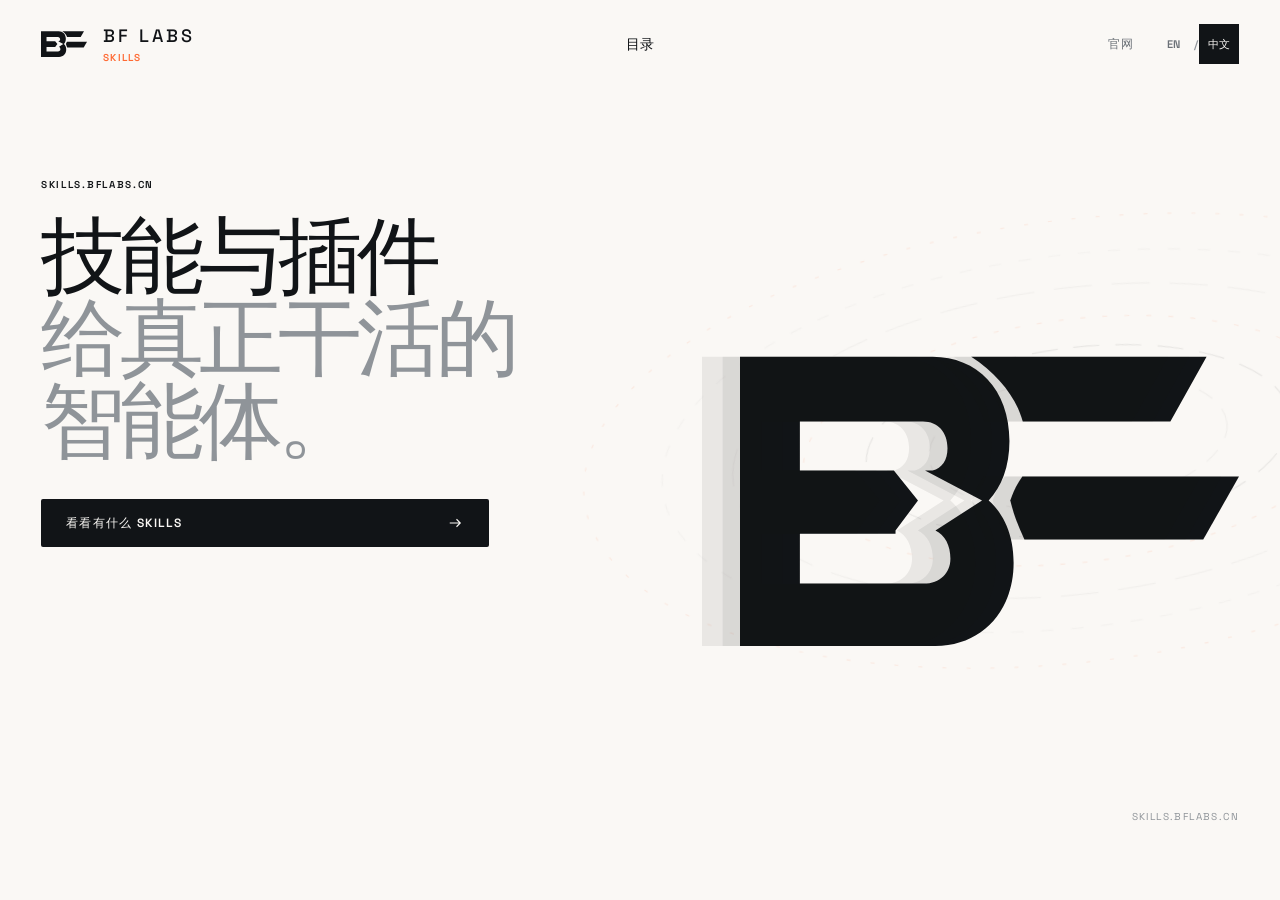
==== index.html @ c2459fbf "Initial BF Labs Skills catalog site. Home and catalog only. Brand system copied from bflabs-ui." ====
<!DOCTYPE html>
<html lang="zh-CN">
<head>
  <meta charset="UTF-8" />
  <meta name="viewport" content="width=device-width, initial-scale=1.0" />
  <title>BF Labs Skills</title>
  <link rel="stylesheet" href="assets/bflabs-ui/tokens.css" />
  <link rel="stylesheet" href="assets/bflabs-ui/base.css" />
  <link rel="stylesheet" href="assets/bflabs-ui/components.css" />
  <link rel="stylesheet" href="assets/skills-kit.css" />
  <link rel="stylesheet" href="assets/skills-site.css" />
</head>
<body class="bf-theme" data-tone="light">
  <div class="sk-orbit" aria-hidden="true">
    <svg viewBox="0 0 1200 900">
      <g class="sk-orbit__shell">
        <ellipse class="sk-orbit__ring" cx="640" cy="420" rx="190" ry="84" style="--ring-duration:32s;--ring-opacity:.3" stroke-dasharray="16 14"/>
        <ellipse class="sk-orbit__ring" cx="640" cy="420" rx="270" ry="118" style="--ring-duration:27s" stroke-dasharray="26 16"/>
        <ellipse class="sk-orbit__ring is-accent" cx="640" cy="420" rx="350" ry="154" style="--ring-duration:23s" stroke-dasharray="5 17"/>
        <ellipse class="sk-orbit__ring" cx="640" cy="420" rx="440" ry="194" style="--ring-duration:36s;--ring-opacity:.26" stroke-dasharray="38 20"/>
        <ellipse class="sk-orbit__ring" cx="640" cy="420" rx="530" ry="236" style="--ring-duration:41s;--ring-opacity:.2" stroke-dasharray="12 18"/>
        <ellipse class="sk-orbit__ring is-accent" cx="640" cy="420" rx="630" ry="280" style="--ring-duration:29s;--ring-delay:-6s" stroke-dasharray="4 20"/>
      </g>
    </svg>
  </div>

  <header class="sk-header" id="site-header"></header>

  <main class="sk-page">
    <section class="hero">
      <div>
        <span class="bf-section-heading__eyebrow" data-i18n="heroEyebrow"></span>
        <h1 class="bf-kinetic-heading hero__title" data-kinetic id="hero-title"></h1>
        <div class="hero__actions">
          <a class="bf-button bf-button--primary" href="catalog.html">
            <span data-i18n="ctaPrism"></span>
            <svg class="bf-button__icon bf-button__icon--end" viewBox="0 0 24 24"><path d="M5 12h13M14 7l5 5-5 5" stroke="currentColor" stroke-width="1.5" fill="none"/></svg>
          </a>
        </div>
      </div>
      <div class="hero__visual">
        <img class="hero-mark-echo hero-mark-echo--far" src="assets/bflabs-ui/bf-mark.svg" alt="" />
        <img class="hero-mark-echo hero-mark-echo--near" src="assets/bflabs-ui/bf-mark.svg" alt="" />
        <img class="bf-brand-mark" src="assets/bflabs-ui/bf-mark.svg" alt="" style="width:min(100%,34rem)" />
        <span class="hero__version">skills.bflabs.cn</span>
      </div>
    </section>
  </main>

  <script src="assets/skills-kit.js"></script>
  <script>
    const { t, kineticLines, boot } = window.BFSkillsUI;
    function paint() {
      const muted = window.BFSkills.lang === "zh"
        ? [{ text: "给真正干活的", tone: "muted" }, { text: "智能体。", tone: "muted" }]
        : [{ text: t("heroLine2"), tone: "muted" }];
      document.getElementById("hero-title").innerHTML = kineticLines([
        { text: t("heroLine1") },
        ...muted,
      ]);
    }
    window.addEventListener("bf-lang", paint);
    boot({ page: "home", assetRoot: "assets" });
    paint();
  </script>
</body>
</html>
---- assets/bflabs-ui/tokens.css ----
:root,
.bf-theme {
  --bf-color-charcoal: #111417;
  --bf-color-ink: #1e2226;
  --bf-color-graphite: #2f3338;
  --bf-color-warm-white: #faf8f5;
  --bf-color-orange: #ff6a33;
  --bf-color-steel: #6b7177;
  --bf-color-silver: #8f9499;
  --bf-color-light-gray: #d9dce0;
  --bf-color-soft-tone: #e7e2d7;
  --bf-color-sand: #f1ece3;
  --bf-color-pale-blue: #e8f1f7;
  --bf-color-signal-blue: #4c7faf;

  --bf-background: var(--bf-color-warm-white);
  --bf-surface: color-mix(in srgb, var(--bf-color-charcoal) 3%, transparent);
  --bf-surface-strong: var(--bf-color-charcoal);
  --bf-foreground: var(--bf-color-charcoal);
  --bf-foreground-muted: var(--bf-color-steel);
  --bf-foreground-subtle: var(--bf-color-silver);
  --bf-on-strong: var(--bf-color-warm-white);
  --bf-accent: var(--bf-color-orange);
  --bf-focus: var(--bf-color-orange);
  --bf-divider: color-mix(in srgb, var(--bf-color-charcoal) 14%, transparent);

  --bf-font-display: 'Space Grotesk', 'Avenir Next', 'Helvetica Neue', sans-serif;
  --bf-font-body: Inter, 'Helvetica Neue', Arial, sans-serif;
  --bf-font-cjk: 'Noto Sans SC', 'Source Han Sans CN', 'PingFang SC', sans-serif;

  --bf-text-2xs: 0.625rem;
  --bf-text-xs: 0.75rem;
  --bf-text-sm: 0.875rem;
  --bf-text-md: 1rem;
  --bf-text-lg: 1.25rem;
  --bf-text-xl: 1.75rem;
  --bf-text-2xl: clamp(2.5rem, 5vw, 5.5rem);
  --bf-text-display: clamp(4rem, 7vw, 8.25rem);

  --bf-space-1: 0.25rem;
  --bf-space-2: 0.5rem;
  --bf-space-3: 0.75rem;
  --bf-space-4: 1rem;
  --bf-space-5: 1.5rem;
  --bf-space-6: 2rem;
  --bf-space-7: 3rem;
  --bf-space-8: 4rem;
  --bf-space-9: 6rem;
  --bf-space-10: 9rem;

  --bf-radius-control: 2px;
  --bf-radius-surface: 4px;
  --bf-radius-round: 999px;
  --bf-control-sm: 2.25rem;
  --bf-control-md: 3rem;
  --bf-control-lg: 3.5rem;
  --bf-content-max: 105rem;

  --bf-duration-instant: 100ms;
  --bf-duration-fast: 220ms;
  --bf-duration-base: 360ms;
  --bf-duration-slow: 700ms;
  --bf-ease-standard: ease;
  --bf-ease-forward: cubic-bezier(0.22, 1, 0.36, 1);
  --bf-shadow-float: 0 24px 70px rgba(17, 20, 23, 0.12);
}

.bf-theme[data-tone='dark'] {
  --bf-background: var(--bf-color-charcoal);
  --bf-surface: color-mix(in srgb, var(--bf-color-warm-white) 5%, transparent);
  --bf-surface-strong: var(--bf-color-warm-white);
  --bf-foreground: var(--bf-color-warm-white);
  --bf-foreground-muted: var(--bf-color-light-gray);
  --bf-foreground-subtle: var(--bf-color-silver);
  --bf-on-strong: var(--bf-color-charcoal);
  --bf-divider: color-mix(in srgb, var(--bf-color-warm-white) 17%, transparent);
}

.bf-theme[data-tone='orange'] {
  --bf-background: var(--bf-color-orange);
  --bf-surface: color-mix(in srgb, var(--bf-color-warm-white) 15%, transparent);
  --bf-surface-strong: var(--bf-color-charcoal);
  --bf-foreground: var(--bf-color-charcoal);
  --bf-foreground-muted: color-mix(in srgb, var(--bf-color-charcoal) 68%, transparent);
  --bf-foreground-subtle: color-mix(in srgb, var(--bf-color-charcoal) 48%, transparent);
  --bf-on-strong: var(--bf-color-warm-white);
  --bf-accent: var(--bf-color-warm-white);
  --bf-focus: var(--bf-color-charcoal);
  --bf-divider: color-mix(in srgb, var(--bf-color-charcoal) 18%, transparent);
}
---- assets/bflabs-ui/base.css ----
.bf-theme,
.bf-theme *,
.bf-theme *::before,
.bf-theme *::after {
  box-sizing: border-box;
}

.bf-theme {
  min-width: 0;
  background: var(--bf-background);
  color: var(--bf-foreground);
  font-family: var(--bf-font-body);
  font-synthesis: none;
  text-rendering: optimizeLegibility;
  -webkit-font-smoothing: antialiased;
}

.bf-theme :where(button, input, textarea, select) {
  font: inherit;
}

.bf-theme :where(button, a) {
  color: inherit;
}

.bf-theme :where(a) {
  text-decoration: none;
}

.bf-theme :where(img, svg) {
  display: block;
}

.bf-theme ::selection {
  background: var(--bf-color-orange);
  color: var(--bf-color-charcoal);
}

.bf-theme :focus-visible {
  outline: 2px solid var(--bf-focus);
  outline-offset: 3px;
}

.bf-cjk {
  font-family: var(--bf-font-cjk);
}
---- assets/bflabs-ui/components.css ----
.bf-button {
  appearance: none;
  min-height: var(--bf-control-md);
  display: inline-flex;
  align-items: center;
  justify-content: center;
  gap: var(--bf-space-5);
  padding: 0 var(--bf-space-5);
  border: 1px solid transparent;
  border-radius: var(--bf-radius-control);
  font-family: var(--bf-font-display);
  font-size: var(--bf-text-xs);
  font-weight: 600;
  letter-spacing: 0.11em;
  line-height: 1;
  text-transform: uppercase;
  cursor: pointer;
  transition:
    transform var(--bf-duration-fast) var(--bf-ease-forward),
    background-color var(--bf-duration-fast) var(--bf-ease-standard),
    border-color var(--bf-duration-fast) var(--bf-ease-standard),
    color var(--bf-duration-fast) var(--bf-ease-standard),
    opacity var(--bf-duration-fast) var(--bf-ease-standard);
}

.bf-button:hover:not(:disabled) {
  transform: translateY(-2px);
}

.bf-button:active:not(:disabled) {
  transform: translateY(0);
  transition-duration: var(--bf-duration-instant);
}

.bf-button:disabled {
  cursor: not-allowed;
  opacity: 0.45;
}

.bf-button--primary {
  background: var(--bf-surface-strong);
  color: var(--bf-on-strong);
}

.bf-button--primary:hover:not(:disabled) {
  background: var(--bf-color-orange);
  color: var(--bf-color-charcoal);
}

.bf-button--secondary {
  border-color: var(--bf-foreground);
  background: transparent;
  color: var(--bf-foreground);
}

.bf-button--secondary:hover:not(:disabled) {
  background: var(--bf-foreground);
  color: var(--bf-background);
}

.bf-button--accent {
  background: var(--bf-color-orange);
  color: var(--bf-color-charcoal);
}

.bf-button--accent:hover:not(:disabled) {
  background: var(--bf-color-charcoal);
  color: var(--bf-color-warm-white);
}

.bf-button--quiet {
  padding-inline: var(--bf-space-3);
  background: transparent;
  color: var(--bf-foreground);
}

.bf-button--quiet:hover:not(:disabled) {
  background: var(--bf-surface);
}

.bf-button--sm {
  min-height: var(--bf-control-sm);
  padding-inline: var(--bf-space-4);
  font-size: var(--bf-text-2xs);
}

.bf-button--lg {
  min-height: var(--bf-control-lg);
  padding-inline: var(--bf-space-6);
}

.bf-button__icon,
.bf-button__spinner {
  width: 1.125rem;
  height: 1.125rem;
  flex: 0 0 1.125rem;
}

.bf-button__icon {
  transition: transform var(--bf-duration-fast) var(--bf-ease-forward);
}

.bf-button:hover .bf-button__icon--end {
  transform: translateX(4px);
}

.bf-button__spinner {
  border: 1.5px solid currentColor;
  border-right-color: transparent;
  border-radius: 50%;
  animation: bf-spin 760ms linear infinite;
}

.bf-brand-mark {
  width: 3rem;
  height: auto;
  object-fit: contain;
}

.bf-theme[data-tone='dark'] .bf-brand-mark {
  filter: brightness(0) invert(1);
}

.bf-brand-lockup {
  display: inline-flex;
  align-items: center;
  gap: var(--bf-space-4);
  color: var(--bf-foreground);
}

.bf-brand-lockup--vertical {
  flex-direction: column;
  align-items: flex-start;
  gap: var(--bf-space-3);
}

.bf-brand-lockup__copy {
  display: grid;
  gap: 0.25rem;
}

.bf-brand-lockup__name {
  font-family: var(--bf-font-display);
  font-size: 1.125rem;
  font-weight: 500;
  letter-spacing: 0.17em;
  white-space: nowrap;
}

.bf-brand-lockup__tagline {
  color: var(--bf-color-orange);
  font-family: var(--bf-font-display);
  font-size: var(--bf-text-2xs);
  font-weight: 600;
  letter-spacing: 0.13em;
  text-transform: uppercase;
}

.bf-status-tag {
  width: fit-content;
  min-height: 1.75rem;
  display: inline-flex;
  align-items: center;
  gap: var(--bf-space-2);
  padding: 0 var(--bf-space-3);
  border-radius: var(--bf-radius-control);
  background: var(--bf-surface);
  color: var(--bf-foreground-muted);
  font-family: var(--bf-font-display);
  font-size: var(--bf-text-2xs);
  font-weight: 600;
  letter-spacing: 0.12em;
  text-transform: uppercase;
}

.bf-status-tag__dot {
  width: 0.375rem;
  height: 0.375rem;
  border-radius: 50%;
  background: currentColor;
}

.bf-status-tag--progress {
  color: var(--bf-color-signal-blue);
}

.bf-status-tag--success,
.bf-status-tag--accent {
  color: var(--bf-color-orange);
}

.bf-card {
  position: relative;
  min-width: 0;
  padding: clamp(1.5rem, 3vw, 2.75rem);
  border-radius: var(--bf-radius-surface);
  background: var(--bf-surface);
  color: var(--bf-foreground);
  overflow: hidden;
  transition:
    transform var(--bf-duration-base) var(--bf-ease-forward),
    background-color var(--bf-duration-base) var(--bf-ease-standard),
    color var(--bf-duration-base) var(--bf-ease-standard);
}

.bf-card--interactive:hover,
.bf-card--interactive:focus-within {
  transform: translateY(-4px);
  background: var(--bf-color-charcoal);
  color: var(--bf-color-warm-white);
}

.bf-card--dark {
  background: var(--bf-color-charcoal);
  color: var(--bf-color-warm-white);
}

.bf-card--accent {
  background: var(--bf-color-orange);
  color: var(--bf-color-charcoal);
}

.bf-card__index {
  display: block;
  margin-bottom: var(--bf-space-8);
  color: var(--bf-color-orange);
  font-family: var(--bf-font-display);
  font-size: var(--bf-text-2xs);
  font-weight: 600;
  letter-spacing: 0.13em;
  text-transform: uppercase;
}

.bf-card__title {
  margin: 0;
  font-family: var(--bf-font-display);
  font-size: clamp(1.75rem, 3vw, 3.5rem);
  font-weight: 500;
  letter-spacing: -0.055em;
  line-height: 1.02;
}

.bf-card__body {
  margin: var(--bf-space-5) 0 0;
  color: var(--bf-foreground-muted);
  font-size: var(--bf-text-sm);
  line-height: 1.7;
}

.bf-card--interactive:hover .bf-card__body,
.bf-card--interactive:focus-within .bf-card__body,
.bf-card--dark .bf-card__body {
  color: var(--bf-color-light-gray);
}

.bf-notice {
  display: grid;
  grid-template-columns: auto 1fr auto;
  align-items: center;
  gap: var(--bf-space-4);
  padding: var(--bf-space-4) var(--bf-space-5);
  border-radius: var(--bf-radius-surface);
  background: var(--bf-surface);
  color: var(--bf-foreground);
}

.bf-notice__icon {
  width: 1.75rem;
  height: 1.75rem;
  display: grid;
  place-items: center;
  border-radius: 50%;
  background: var(--bf-color-orange);
  color: var(--bf-color-warm-white);
}

.bf-notice__icon svg {
  width: 1rem;
  height: 1rem;
}

.bf-notice__copy {
  min-width: 0;
}

.bf-notice__title {
  display: block;
  font-family: var(--bf-font-display);
  font-size: var(--bf-text-sm);
  font-weight: 600;
}

.bf-notice__description {
  display: block;
  margin-top: 0.2rem;
  color: var(--bf-foreground-muted);
  font-size: var(--bf-text-xs);
  line-height: 1.5;
}

.bf-progress {
  min-width: 0;
}

.bf-progress__meta {
  display: flex;
  justify-content: space-between;
  gap: var(--bf-space-4);
  margin-bottom: var(--bf-space-2);
  color: var(--bf-foreground-muted);
  font-family: var(--bf-font-display);
  font-size: var(--bf-text-2xs);
  font-weight: 600;
  letter-spacing: 0.1em;
  text-transform: uppercase;
}

.bf-progress__track {
  height: 0.375rem;
  background: var(--bf-divider);
  overflow: hidden;
}

.bf-progress__value {
  height: 100%;
  background: var(--bf-color-orange);
  transform-origin: left;
  transition: width var(--bf-duration-slow) var(--bf-ease-forward);
}

.bf-section-heading {
  display: grid;
  grid-template-columns: minmax(7rem, 0.55fr) minmax(0, 1.4fr) minmax(14rem, 0.65fr);
  gap: clamp(1.75rem, 4vw, 4.5rem);
  align-items: start;
}

.bf-section-heading__meta {
  display: grid;
  grid-template-columns: 2.5rem 1fr;
  gap: var(--bf-space-3);
  color: var(--bf-foreground-subtle);
  font-family: var(--bf-font-display);
  font-size: var(--bf-text-2xs);
  font-weight: 600;
  letter-spacing: 0.13em;
  text-transform: uppercase;
}

.bf-section-heading__index {
  color: var(--bf-color-orange);
}

.bf-section-heading__eyebrow {
  display: block;
  margin-bottom: var(--bf-space-5);
  font-family: var(--bf-font-display);
  font-size: var(--bf-text-2xs);
  font-weight: 600;
  letter-spacing: 0.17em;
  text-transform: uppercase;
}

.bf-section-heading__title {
  margin: 0;
  font-family: var(--bf-font-display);
  font-size: var(--bf-text-2xl);
  font-weight: 500;
  letter-spacing: -0.06em;
  line-height: 0.98;
}

.bf-section-heading__summary {
  margin: var(--bf-space-7) 0 0;
  color: var(--bf-foreground-muted);
  font-size: var(--bf-text-md);
  line-height: 1.7;
}

.bf-kinetic-heading {
  margin: 0;
  font-family: var(--bf-font-display);
  font-size: var(--bf-text-2xl);
  font-weight: 500;
  letter-spacing: -0.06em;
  line-height: 0.98;
}

.bf-kinetic-heading__line {
  display: block;
}

.bf-kinetic-heading__line--muted {
  color: var(--bf-foreground-subtle);
}

.bf-kinetic-heading__line--accent {
  color: var(--bf-color-orange);
}

.bf-kinetic-heading__word {
  display: inline-block;
  opacity: var(--bf-word-opacity, 1);
  transform: translate3d(var(--bf-word-shift, 0), 0, 0)
    scale(var(--bf-word-scale, 1));
  transform-origin: left center;
  transition:
    color var(--bf-duration-fast) var(--bf-ease-standard),
    opacity var(--bf-duration-base) var(--bf-ease-forward),
    transform var(--bf-duration-base) var(--bf-ease-forward);
}

.bf-kinetic-heading__word[data-active='true'] {
  color: var(--bf-color-orange);
}

.bf-reveal {
  opacity: 0;
  transform: translate3d(0, var(--bf-reveal-distance, 1.25rem), 0);
  transition:
    opacity var(--bf-duration-slow) var(--bf-ease-forward),
    transform var(--bf-duration-slow) var(--bf-ease-forward);
  transition-delay: var(--bf-reveal-delay, 0ms);
}

.bf-reveal[data-visible='true'] {
  opacity: 1;
  transform: translate3d(0, 0, 0);
}

.bf-tabs__list {
  display: flex;
  flex-wrap: wrap;
  gap: var(--bf-space-2);
  margin-bottom: var(--bf-space-5);
}

.bf-tabs__tab {
  appearance: none;
  min-height: 2.5rem;
  padding: 0 var(--bf-space-4);
  border: 0;
  border-radius: var(--bf-radius-control);
  background: transparent;
  color: var(--bf-foreground-muted);
  font-family: var(--bf-font-display);
  font-size: var(--bf-text-xs);
  font-weight: 600;
  letter-spacing: 0.08em;
  text-transform: uppercase;
  cursor: pointer;
  transition:
    background-color var(--bf-duration-fast) var(--bf-ease-standard),
    color var(--bf-duration-fast) var(--bf-ease-standard),
    transform var(--bf-duration-fast) var(--bf-ease-forward);
}

.bf-tabs__tab:hover {
  color: var(--bf-foreground);
  transform: translateY(-1px);
}

.bf-tabs__tab[aria-selected='true'] {
  background: var(--bf-foreground);
  color: var(--bf-background);
}

.bf-tabs__panel {
  min-width: 0;
}

.bf-agent-thread {
  display: grid;
  gap: var(--bf-space-5);
}

.bf-agent-message {
  display: grid;
  grid-template-columns: 2.25rem minmax(0, 1fr);
  gap: var(--bf-space-4);
  align-items: start;
}

.bf-agent-message--user {
  grid-template-columns: minmax(0, 1fr) 2.25rem;
}

.bf-agent-message__avatar {
  width: 2.25rem;
  height: 2.25rem;
  display: grid;
  place-items: center;
  border-radius: var(--bf-radius-control);
  background: var(--bf-color-charcoal);
  color: var(--bf-color-warm-white);
}

.bf-agent-message--user .bf-agent-message__avatar {
  grid-column: 2;
  background: var(--bf-color-orange);
  color: var(--bf-color-charcoal);
}

.bf-agent-message__avatar .bf-brand-mark {
  width: 1.5rem;
  filter: brightness(0) invert(1);
}

.bf-agent-message__avatar-dot {
  width: 0.5rem;
  height: 0.5rem;
  border-radius: 50%;
  background: currentColor;
}

.bf-agent-message__content {
  min-width: 0;
  padding: var(--bf-space-4) var(--bf-space-5);
  border-radius: var(--bf-radius-surface);
  background: var(--bf-surface);
}

.bf-agent-message--user .bf-agent-message__content {
  grid-column: 1;
  grid-row: 1;
  justify-self: end;
  max-width: min(90%, 42rem);
  background: var(--bf-color-charcoal);
  color: var(--bf-color-warm-white);
}

.bf-agent-message__meta {
  display: flex;
  align-items: center;
  justify-content: space-between;
  gap: var(--bf-space-4);
  margin-bottom: var(--bf-space-3);
  color: var(--bf-foreground-muted);
  font-family: var(--bf-font-display);
  font-size: var(--bf-text-2xs);
  font-weight: 600;
  letter-spacing: 0.1em;
  text-transform: uppercase;
}

.bf-agent-message--user .bf-agent-message__meta {
  color: var(--bf-color-silver);
}

.bf-agent-message__body {
  font-size: var(--bf-text-sm);
  line-height: 1.7;
}

.bf-agent-message__body > :first-child {
  margin-top: 0;
}

.bf-agent-message__body > :last-child {
  margin-bottom: 0;
}

.bf-prompt-composer {
  display: grid;
  grid-template-columns: minmax(0, 1fr) auto;
  gap: var(--bf-space-3);
  padding: var(--bf-space-3);
  border-radius: var(--bf-radius-surface);
  background: var(--bf-surface);
  transition:
    background-color var(--bf-duration-fast) var(--bf-ease-standard),
    box-shadow var(--bf-duration-fast) var(--bf-ease-standard);
}

.bf-prompt-composer:focus-within {
  background: color-mix(in srgb, var(--bf-background) 75%, var(--bf-foreground) 5%);
  box-shadow: 0 0 0 2px var(--bf-focus);
}

.bf-prompt-composer__input {
  width: 100%;
  min-height: 2.75rem;
  max-height: 12rem;
  resize: vertical;
  padding: 0.75rem var(--bf-space-3);
  border: 0;
  outline: 0;
  background: transparent;
  color: var(--bf-foreground);
  font-size: var(--bf-text-sm);
  line-height: 1.55;
}

.bf-prompt-composer__input::placeholder {
  color: var(--bf-foreground-subtle);
}

.bf-prompt-composer__submit {
  align-self: end;
  width: 2.75rem;
  height: 2.75rem;
  display: grid;
  place-items: center;
  border: 0;
  border-radius: var(--bf-radius-control);
  background: var(--bf-color-charcoal);
  color: var(--bf-color-warm-white);
  cursor: pointer;
  transition:
    transform var(--bf-duration-fast) var(--bf-ease-forward),
    background-color var(--bf-duration-fast) var(--bf-ease-standard),
    color var(--bf-duration-fast) var(--bf-ease-standard),
    opacity var(--bf-duration-fast) var(--bf-ease-standard);
}

.bf-prompt-composer__submit:hover:not(:disabled) {
  transform: translateX(3px);
  background: var(--bf-color-orange);
  color: var(--bf-color-charcoal);
}

.bf-prompt-composer__submit:disabled {
  cursor: not-allowed;
  opacity: 0.35;
}

.bf-prompt-composer__submit svg {
  width: 1.25rem;
  height: 1.25rem;
}

.bf-prompt-suggestions {
  display: grid;
  grid-template-columns: repeat(2, minmax(0, 1fr));
  gap: var(--bf-space-3);
}

.bf-prompt-suggestion {
  appearance: none;
  min-width: 0;
  display: flex;
  align-items: center;
  justify-content: space-between;
  gap: var(--bf-space-5);
  padding: var(--bf-space-4) var(--bf-space-5);
  border: 0;
  border-radius: var(--bf-radius-surface);
  background: var(--bf-surface);
  color: var(--bf-foreground);
  text-align: left;
  cursor: pointer;
  transition:
    transform var(--bf-duration-fast) var(--bf-ease-forward),
    background-color var(--bf-duration-fast) var(--bf-ease-standard),
    color var(--bf-duration-fast) var(--bf-ease-standard);
}

.bf-prompt-suggestion:hover,
.bf-prompt-suggestion:focus-visible {
  transform: translateY(-2px);
  background: var(--bf-color-charcoal);
  color: var(--bf-color-warm-white);
}

.bf-prompt-suggestion > span {
  min-width: 0;
}

.bf-prompt-suggestion strong,
.bf-prompt-suggestion small {
  display: block;
}

.bf-prompt-suggestion strong {
  font-family: var(--bf-font-display);
  font-size: var(--bf-text-sm);
  font-weight: 600;
}

.bf-prompt-suggestion small {
  margin-top: var(--bf-space-2);
  color: var(--bf-foreground-muted);
  font-size: var(--bf-text-xs);
  line-height: 1.5;
}

.bf-prompt-suggestion:hover small,
.bf-prompt-suggestion:focus-visible small {
  color: var(--bf-color-light-gray);
}

.bf-prompt-suggestion svg {
  width: 1.25rem;
  height: 1.25rem;
  flex: 0 0 1.25rem;
  color: var(--bf-color-orange);
  transition: transform var(--bf-duration-fast) var(--bf-ease-forward);
}

.bf-prompt-suggestion:hover svg,
.bf-prompt-suggestion:focus-visible svg {
  transform: translateX(4px);
}

.bf-confirmation-card {
  padding: clamp(1.5rem, 3vw, 2.75rem);
  border-radius: var(--bf-radius-surface);
  background: var(--bf-surface);
}

.bf-confirmation-card__eyebrow {
  display: block;
  color: var(--bf-color-orange);
  font-family: var(--bf-font-display);
  font-size: var(--bf-text-2xs);
  font-weight: 600;
  letter-spacing: 0.13em;
  text-transform: uppercase;
}

.bf-confirmation-card__title {
  max-width: 45rem;
  margin: var(--bf-space-5) 0 0;
  font-family: var(--bf-font-display);
  font-size: clamp(1.75rem, 3vw, 3.25rem);
  font-weight: 500;
  letter-spacing: -0.055em;
  line-height: 1.04;
}

.bf-confirmation-card__description {
  max-width: 44rem;
  margin: var(--bf-space-5) 0 0;
  color: var(--bf-foreground-muted);
  font-size: var(--bf-text-sm);
  line-height: 1.7;
}

.bf-confirmation-card__details {
  display: grid;
  grid-template-columns: repeat(3, minmax(0, 1fr));
  gap: var(--bf-space-3);
  margin: var(--bf-space-7) 0 0;
}

.bf-confirmation-card__details > div {
  min-width: 0;
  padding: var(--bf-space-4);
  background: color-mix(in srgb, var(--bf-background) 62%, transparent);
}

.bf-confirmation-card__details dt {
  color: var(--bf-foreground-subtle);
  font-family: var(--bf-font-display);
  font-size: var(--bf-text-2xs);
  font-weight: 600;
  letter-spacing: 0.11em;
  text-transform: uppercase;
}

.bf-confirmation-card__details dd {
  margin: var(--bf-space-3) 0 0;
  font-family: var(--bf-font-display);
  font-size: var(--bf-text-sm);
  font-weight: 600;
}

.bf-confirmation-card__actions {
  display: flex;
  flex-wrap: wrap;
  gap: var(--bf-space-3);
  margin-top: var(--bf-space-7);
}

.bf-process-steps {
  display: grid;
  grid-template-columns: repeat(var(--bf-step-count, 3), minmax(0, 1fr));
  gap: var(--bf-space-3);
  margin: 0;
  padding: 0;
  list-style: none;
}

.bf-process-step,
.bf-process-step__button {
  min-width: 0;
  height: 100%;
}

.bf-process-step__button,
.bf-process-step__static {
  width: 100%;
  min-height: 11rem;
  display: flex;
  flex-direction: column;
  align-items: flex-start;
  padding: var(--bf-space-5);
  border: 0;
  border-radius: var(--bf-radius-surface);
  background: var(--bf-surface);
  color: var(--bf-foreground-muted);
  text-align: left;
  transition:
    transform var(--bf-duration-base) var(--bf-ease-forward),
    background-color var(--bf-duration-base) var(--bf-ease-standard),
    color var(--bf-duration-base) var(--bf-ease-standard);
}

.bf-process-step__button {
  cursor: pointer;
}

.bf-process-step__button:hover {
  transform: translateY(-3px);
}

.bf-process-step[data-state='active'] :is(.bf-process-step__button, .bf-process-step__static),
.bf-process-step[data-state='complete'] :is(.bf-process-step__button, .bf-process-step__static) {
  background: var(--bf-color-charcoal);
  color: var(--bf-color-warm-white);
}

.bf-process-step__number {
  color: var(--bf-color-orange);
  font-family: var(--bf-font-display);
  font-size: var(--bf-text-2xs);
  font-weight: 600;
  letter-spacing: 0.13em;
}

.bf-process-step__label {
  margin-top: auto;
  padding-top: var(--bf-space-7);
  font-family: var(--bf-font-display);
  font-size: var(--bf-text-lg);
  font-weight: 500;
  letter-spacing: -0.035em;
  line-height: 1.05;
}

.bf-process-step__description {
  margin-top: var(--bf-space-3);
  font-size: var(--bf-text-xs);
  line-height: 1.55;
}

@keyframes bf-spin {
  to {
    transform: rotate(360deg);
  }
}

@media (max-width: 760px) {
  .bf-section-heading {
    grid-template-columns: 1fr;
    gap: var(--bf-space-5);
  }

  .bf-section-heading__summary {
    margin-top: 0;
  }

  .bf-process-steps {
    grid-template-columns: 1fr;
  }

  .bf-prompt-suggestions,
  .bf-confirmation-card__details {
    grid-template-columns: 1fr;
  }

  .bf-process-step__button,
  .bf-process-step__static {
    min-height: 9rem;
  }

  .bf-notice {
    grid-template-columns: auto 1fr;
  }
}

@media (prefers-reduced-motion: reduce) {
  .bf-theme *,
  .bf-theme *::before,
  .bf-theme *::after {
    scroll-behavior: auto !important;
    animation-duration: 1ms !important;
    animation-iteration-count: 1 !important;
    transition-duration: 1ms !important;
  }

  .bf-reveal {
    opacity: 1;
    transform: none;
  }
}
---- assets/skills-kit.css ----
/* Shared chrome for BF Labs Skills prototypes.
   Tokens and components come from github.com/Sunnyender-org/bflabs-ui.
   Layout chrome follows bflabs.cn header / language / orbit / footer. */

@import url("https://fonts.googleapis.com/css2?family=Inter:wght@400;500;600&family=Noto+Sans+SC:wght@400;500;600&family=Space+Grotesk:wght@400;500;600;700&display=swap");

html,
body {
  margin: 0;
  min-height: 100%;
  background: var(--bf-background);
}

.sk-header {
  position: sticky;
  z-index: 40;
  top: 0;
  height: 5.5rem;
  display: grid;
  grid-template-columns: 1fr auto 1fr;
  align-items: center;
  padding: 0 clamp(1.5rem, 3.2vw, 3.5rem);
  background: color-mix(in srgb, var(--bf-background) 90%, transparent);
  backdrop-filter: blur(18px);
}

.sk-header .bf-brand-mark {
  width: 2.875rem;
}

.sk-header .bf-brand-lockup__name {
  letter-spacing: 0.17em;
}

.sk-nav {
  display: flex;
  gap: clamp(1.5rem, 2.6vw, 2.75rem);
  font-family: var(--bf-font-display);
  font-size: 0.875rem;
  font-weight: 500;
}

.sk-nav a {
  position: relative;
  padding-block: 0.5rem;
  color: var(--bf-foreground);
  transition:
    color var(--bf-duration-fast) var(--bf-ease-standard),
    opacity var(--bf-duration-fast) var(--bf-ease-standard),
    transform var(--bf-duration-fast) var(--bf-ease-forward);
}

.sk-nav:hover a {
  color: var(--bf-foreground-muted);
  opacity: 0.4;
}

.sk-nav a:hover,
.sk-nav a:focus-visible,
.sk-nav a[aria-current="page"] {
  color: var(--bf-color-orange);
  opacity: 1;
  transform: translateY(-2px);
}

.sk-nav a::after {
  content: "";
  position: absolute;
  inset: auto 0 2px;
  height: 1px;
  background: var(--bf-color-orange);
  transform: scaleX(0);
  transform-origin: 100%;
  transition: transform var(--bf-duration-fast) var(--bf-ease-standard);
}

.sk-nav a:hover::after,
.sk-nav a[aria-current="page"]::after {
  transform: scaleX(1);
  transform-origin: 0;
}

.sk-tools {
  justify-self: end;
  display: flex;
  align-items: center;
  gap: 1.25rem;
}

.sk-lang {
  display: inline-flex;
  align-items: center;
  min-height: 2.5rem;
  color: var(--bf-foreground-muted);
  font-family: var(--bf-font-display);
  font-size: 0.6875rem;
  font-weight: 600;
  letter-spacing: 0.12em;
}

.sk-lang button {
  min-width: 2.5rem;
  min-height: 2.5rem;
  padding: 0 0.5rem;
  border: 0;
  background: transparent;
  color: inherit;
  cursor: pointer;
  transition:
    color var(--bf-duration-fast) var(--bf-ease-standard),
    background-color var(--bf-duration-fast) var(--bf-ease-standard),
    transform 160ms var(--bf-ease-forward);
}

.sk-lang button:hover,
.sk-lang button[aria-pressed="true"] {
  background: var(--bf-color-charcoal);
  color: var(--bf-color-warm-white);
}

.sk-lang button:active {
  transform: scale(0.96);
}

.sk-lang span {
  color: var(--bf-foreground-subtle);
}

.sk-exit {
  color: var(--bf-foreground-muted);
  font-family: var(--bf-font-display);
  font-size: 0.75rem;
  font-weight: 500;
  letter-spacing: 0.06em;
  transition:
    color var(--bf-duration-fast) var(--bf-ease-standard),
    transform var(--bf-duration-fast) var(--bf-ease-forward);
}

.sk-exit:hover,
.sk-exit:focus-visible {
  color: var(--bf-color-orange);
  transform: translateY(-2px);
}

.sk-host {
  color: var(--bf-foreground-subtle);
  font-family: var(--bf-font-display);
  font-size: 0.625rem;
  font-weight: 600;
  letter-spacing: 0.14em;
  text-transform: lowercase;
}

.sk-orbit {
  --geometry-opacity: 0.14;
  position: fixed;
  top: 52%;
  right: clamp(-26rem, -19vw, -11rem);
  z-index: 0;
  width: clamp(51rem, 74vw, 82rem);
  color: var(--bf-color-charcoal);
  opacity: var(--geometry-opacity);
  pointer-events: none;
  transform: translate3d(0, calc(-50% + 0px), 0) rotate(-7deg);
}

.sk-orbit svg {
  width: 100%;
  height: auto;
  overflow: visible;
}

.sk-orbit__shell {
  transform-origin: 50% 50%;
  animation: 18s ease-in-out infinite sk-orbit-breathe;
}

.sk-orbit__ring {
  fill: none;
  stroke: currentColor;
  stroke-width: 1.2px;
  opacity: var(--ring-opacity, 0.55);
  vector-effect: non-scaling-stroke;
  animation: sk-orbit-travel var(--ring-duration, 28s) linear var(--ring-delay, 0s) infinite;
}

.sk-orbit__ring.is-accent {
  stroke: var(--bf-color-orange);
  opacity: 0.7;
}

.sk-footer {
  position: relative;
  z-index: 1;
  background: var(--bf-color-charcoal);
  color: var(--bf-color-warm-white);
}

.sk-footer__contact {
  display: grid;
  grid-template-columns: minmax(0, 1.15fr) minmax(20rem, 0.85fr);
  gap: clamp(3rem, 8vw, 8rem);
  align-items: end;
  padding: clamp(5rem, 9vw, 8rem) clamp(1.5rem, 3.2vw, 3.5rem);
  border-bottom: 1px solid color-mix(in srgb, var(--bf-color-warm-white) 16%, transparent);
}

.sk-footer__contact h2 {
  margin: 0;
  max-width: 18ch;
  font-family: var(--bf-font-display);
  font-size: clamp(2.75rem, 5.4vw, 5.75rem);
  font-weight: 500;
  letter-spacing: -0.06em;
  line-height: 0.96;
}

.sk-footer__mail {
  display: grid;
  grid-template-columns: 1fr auto;
  align-items: center;
  gap: 0.75rem 1.5rem;
  min-height: 7rem;
  padding: 1.5rem 0;
  border-top: 1px solid color-mix(in srgb, var(--bf-color-warm-white) 16%, transparent);
  border-bottom: 1px solid color-mix(in srgb, var(--bf-color-warm-white) 16%, transparent);
  transition:
    color var(--bf-duration-fast) var(--bf-ease-standard),
    transform var(--bf-duration-fast) var(--bf-ease-forward);
}

.sk-footer__mail span {
  color: var(--bf-color-silver);
  font-family: var(--bf-font-display);
  font-size: 0.625rem;
  font-weight: 600;
  letter-spacing: 0.14em;
  text-transform: uppercase;
}

.sk-footer__mail strong {
  grid-column: 1;
  font-family: var(--bf-font-display);
  font-size: clamp(1.4rem, 2.2vw, 2.4rem);
  font-weight: 500;
  letter-spacing: -0.03em;
}

.sk-footer__mail svg {
  grid-area: 1 / 2 / 3;
  width: 1.75rem;
  height: 1.75rem;
  stroke: var(--bf-color-orange);
  fill: none;
  transition: transform var(--bf-duration-fast) var(--bf-ease-forward);
}

.sk-footer__mail:hover {
  color: var(--bf-color-orange);
  transform: translateY(-3px);
}

.sk-footer__mail:hover svg {
  transform: translateX(6px);
}

.sk-footer__bar {
  display: grid;
  grid-template-columns: 1fr auto;
  align-items: center;
  gap: 2rem;
  padding: clamp(2rem, 4vw, 3.5rem) clamp(1.5rem, 3.2vw, 3.5rem);
}

.sk-footer__bar .bf-brand-mark {
  width: 4.75rem;
  filter: brightness(0) invert(1);
}

.sk-footer__meta {
  display: flex;
  flex-wrap: wrap;
  gap: clamp(1.25rem, 3vw, 2.75rem);
  color: var(--bf-color-silver);
  font-family: var(--bf-font-display);
  font-size: 0.75rem;
  font-weight: 500;
}

.sk-footer__meta a:hover {
  color: var(--bf-color-orange);
}

.sk-footer__legal {
  display: grid;
  grid-template-columns: 1fr auto 1fr;
  gap: 1.5rem;
  padding: 1.1rem clamp(1.5rem, 3.2vw, 3.5rem) 1.5rem;
  border-top: 1px solid color-mix(in srgb, var(--bf-color-warm-white) 16%, transparent);
  color: var(--bf-color-silver);
  font-family: var(--bf-font-display);
  font-size: 0.5625rem;
  font-weight: 600;
  letter-spacing: 0.12em;
  text-transform: uppercase;
}

.sk-footer__legal span:nth-child(2) {
  justify-self: center;
}

.sk-footer__legal span:last-child {
  justify-self: end;
}

.sk-arrow {
  width: 1.25rem;
  height: 1.25rem;
  fill: none;
  stroke: currentColor;
  stroke-width: 1.5;
  stroke-linecap: square;
  stroke-linejoin: miter;
}

@keyframes sk-orbit-travel {
  to {
    stroke-dashoffset: -2000px;
  }
}

@keyframes sk-orbit-breathe {
  0%,
  100% {
    transform: translateY(-5px) scaleX(0.985);
  }
  50% {
    transform: translateY(7px) scaleX(1.015);
  }
}

@media (max-width: 860px) {
  .sk-header {
    height: 4.75rem;
    grid-template-columns: 1fr auto;
  }

  .sk-nav {
    display: none;
  }

  .sk-footer__contact,
  .sk-footer__legal {
    grid-template-columns: 1fr;
  }

  .sk-footer__legal span:nth-child(2),
  .sk-footer__legal span:last-child {
    justify-self: start;
  }
}

@media (prefers-reduced-motion: reduce) {
  .sk-orbit,
  .sk-orbit__shell,
  .sk-orbit__ring {
    animation: none !important;
  }
}
---- assets/skills-site.css ----
/* Chosen direction 3: official editorial, multi-page Skills site. */

.sk-page {
  position: relative;
  z-index: 1;
}

.hero {
  min-height: calc(100svh - 5.5rem);
  display: grid;
  grid-template-columns: minmax(0, 1.12fr) minmax(22rem, 0.88fr);
  gap: clamp(2.5rem, 5vw, 6rem);
  width: min(100%, var(--bf-content-max));
  margin: 0 auto;
  padding: clamp(3.6rem, 7vw, 7rem) clamp(1.5rem, 3.2vw, 3.5rem) clamp(3rem, 6vw, 6rem);
}

.hero__title {
  margin: 1.25rem 0 0;
  font-size: clamp(3.8rem, 6.6vw, 7.6rem);
}

.hero__sub {
  width: min(100%, 42rem);
  margin: clamp(2rem, 4vw, 3.5rem) 0 0;
  color: var(--bf-color-graphite);
  font-family: var(--bf-font-display);
  font-size: clamp(1.2rem, 1.7vw, 1.8rem);
  letter-spacing: -0.035em;
  line-height: 1.3;
}

.hero__actions {
  width: min(100%, 28rem);
  margin-top: 2.25rem;
}

.hero__actions .bf-button {
  justify-content: space-between;
  width: 100%;
}

.hero__visual {
  position: relative;
  min-height: 28rem;
  display: grid;
  place-items: center;
}

.hero__visual img,
.hero-mark-echo {
  grid-area: 1 / 1;
  width: min(100%, 34rem);
}

.hero-mark-echo {
  opacity: 0.07;
  filter: grayscale(1);
  pointer-events: none;
}

.hero-mark-echo--far { transform: translateX(-2.4rem); }
.hero-mark-echo--near { transform: translateX(-1.1rem); }

.hero__version {
  position: absolute;
  right: 0;
  bottom: 0;
  color: var(--bf-foreground-subtle);
  font-family: var(--bf-font-display);
  font-size: var(--bf-text-2xs);
  letter-spacing: 0.14em;
  text-transform: uppercase;
}

.inner {
  width: min(100%, var(--bf-content-max));
  margin: 0 auto;
  padding: clamp(4.5rem, 8vw, 7.5rem) clamp(1.5rem, 3.2vw, 3.5rem) clamp(5rem, 9vw, 8rem);
}

.inner > .bf-section-heading__title,
.dark .bf-section-heading__title,
.orange .bf-section-heading__title {
  margin-bottom: clamp(2.5rem, 5vw, 4rem);
}

.sk-footer__legal span:empty { display: none; }

.work-grid {
  display: grid;
  grid-template-columns: 1fr 1fr;
  gap: 0.75rem;
  margin-top: clamp(3rem, 5vw, 5rem);
}

.work {
  min-height: clamp(20rem, 30vw, 30rem);
  display: flex;
  flex-direction: column;
  justify-content: space-between;
  text-align: left;
  border: 0;
  cursor: pointer;
}

.work .bf-card__title { font-size: clamp(2rem, 3.2vw, 3.4rem); }

.host-list {
  display: grid;
  gap: 0.5rem;
  margin-top: clamp(3rem, 5vw, 5rem);
}

.host-row {
  display: grid;
  grid-template-columns: 4.5rem minmax(10rem, 0.8fr) minmax(0, 1.4fr);
  gap: clamp(1.25rem, 3vw, 3rem);
  align-items: center;
  min-height: 8.5rem;
  padding: 1.75rem 1.5rem;
  background: var(--bf-surface);
}

.host-row span:first-child {
  color: var(--bf-color-orange);
  font-family: var(--bf-font-display);
  font-size: var(--bf-text-2xs);
  font-weight: 600;
  letter-spacing: 0.13em;
}

.host-row strong {
  font-family: var(--bf-font-display);
  font-size: clamp(1.75rem, 2.6vw, 2.6rem);
  font-weight: 500;
  letter-spacing: -0.045em;
}

.host-row p {
  margin: 0;
  color: var(--bf-foreground-muted);
  font-size: var(--bf-text-sm);
  line-height: 1.65;
}

.dark {
  min-height: calc(100svh - 5.5rem);
  background: var(--bf-color-charcoal);
  color: var(--bf-color-warm-white);
}

.dark .bf-section-heading__summary,
.dark .bf-section-heading__meta { color: var(--bf-color-silver); }

.compare {
  display: grid;
  grid-template-columns: 1fr 1fr;
  gap: 0.75rem;
  margin-top: clamp(3rem, 5vw, 5rem);
}

.install-steps {
  display: grid;
  grid-template-columns: repeat(3, minmax(0, 1fr));
  gap: 0.75rem;
  margin-top: clamp(3rem, 5vw, 5rem);
}

.orange {
  min-height: calc(100svh - 5.5rem);
  background: var(--bf-color-orange);
  color: var(--bf-color-charcoal);
}

.orange .bf-section-heading__summary,
.orange .bf-section-heading__meta,
.orange .bf-section-heading__eyebrow { color: color-mix(in srgb, var(--bf-color-charcoal) 62%, transparent); }

.orange .bf-section-heading__index { color: var(--bf-color-charcoal); }

.orange .bf-card { background: color-mix(in srgb, var(--bf-color-warm-white) 22%, transparent); }

.panel {
  position: fixed;
  inset: 0;
  z-index: 60;
  display: none;
  place-items: center;
  padding: 2rem;
  background: color-mix(in srgb, var(--bf-color-charcoal) 42%, transparent);
}

.panel[data-open="true"] { display: grid; }

.panel .bf-confirmation-card {
  width: min(100%, 44rem);
  background: var(--bf-color-warm-white);
}

@media (max-width: 980px) {
  .hero, .work-grid, .compare, .install-steps, .host-row { grid-template-columns: 1fr; }
  .host-row { min-height: 0; }
}
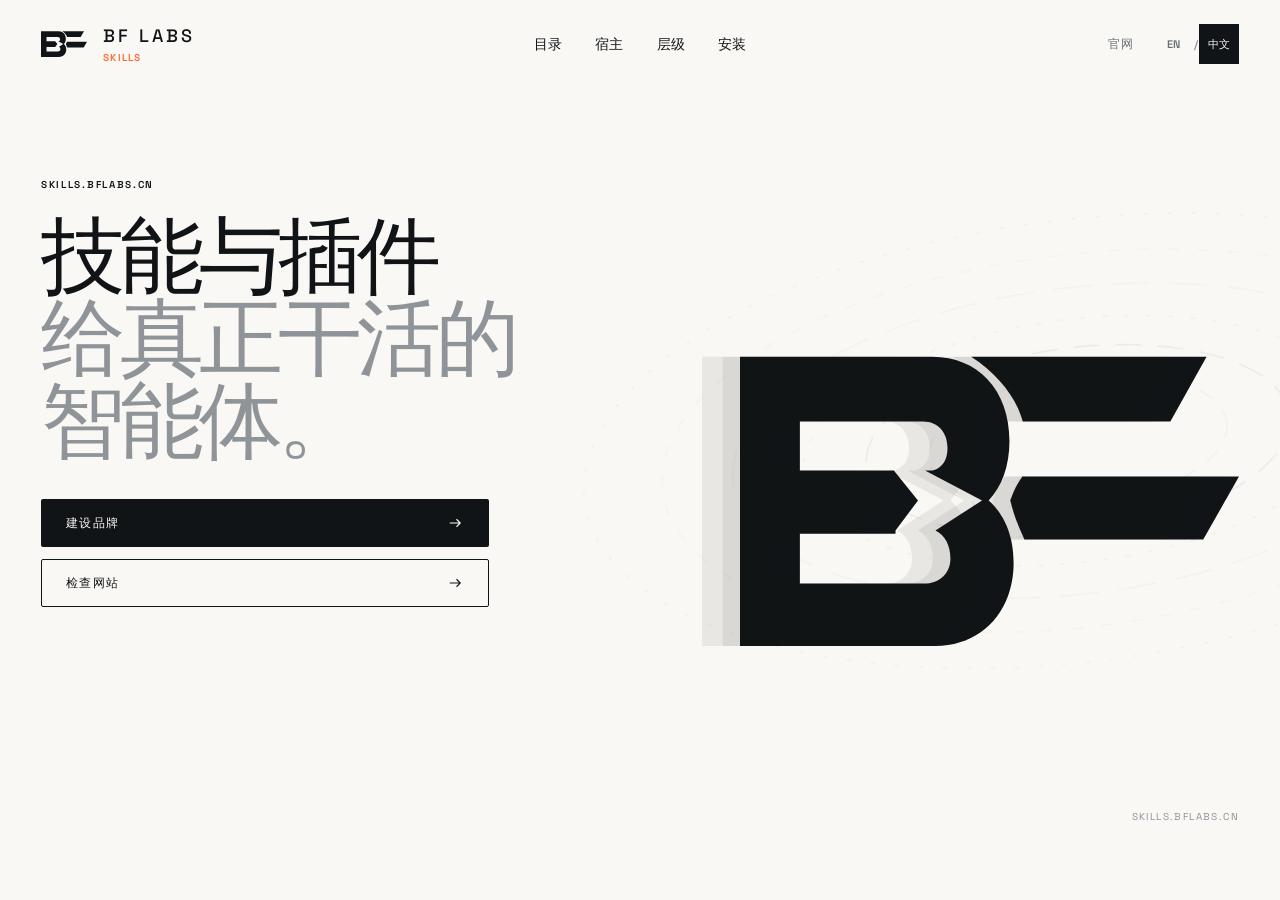
==== commit 8daf78d1: "feat: add brand-building catalog job and local guide Present two entry jobs: build a brand and check" ====
--- a/index.html
+++ b/index.html
@@ -32,8 +32,12 @@
         <span class="bf-section-heading__eyebrow" data-i18n="heroEyebrow"></span>
         <h1 class="bf-kinetic-heading hero__title" data-kinetic id="hero-title"></h1>
         <div class="hero__actions">
-          <a class="bf-button bf-button--primary" href="catalog.html">
-            <span data-i18n="ctaPrism"></span>
+          <a class="bf-button bf-button--primary" href="brand-building.html">
+            <span data-i18n="ctaBrand"></span>
+            <svg class="bf-button__icon bf-button__icon--end" viewBox="0 0 24 24"><path d="M5 12h13M14 7l5 5-5 5" stroke="currentColor" stroke-width="1.5" fill="none"/></svg>
+          </a>
+          <a class="bf-button bf-button--secondary" href="https://readiness.bflabs.cn">
+            <span data-i18n="ctaSite"></span>
             <svg class="bf-button__icon bf-button__icon--end" viewBox="0 0 24 24"><path d="M5 12h13M14 7l5 5-5 5" stroke="currentColor" stroke-width="1.5" fill="none"/></svg>
           </a>
         </div>
--- a/assets/skills-kit.css
+++ b/assets/skills-kit.css
@@ -340,14 +340,31 @@
   }
 }
 
-@media (max-width: 860px) {
+@media (max-width: 980px) {
   .sk-header {
-    height: 4.75rem;
+    height: auto;
+    min-height: 4.75rem;
     grid-template-columns: 1fr auto;
+    grid-template-rows: auto auto;
+    row-gap: 0.35rem;
+    padding-block: 0.7rem;
+  }
+
+  .sk-header .bf-brand-lockup {
+    grid-column: 1;
+    grid-row: 1;
+  }
+
+  .sk-tools {
+    grid-column: 2;
+    grid-row: 1;
   }
 
   .sk-nav {
-    display: none;
+    grid-column: 1 / -1;
+    grid-row: 2;
+    justify-content: space-between;
+    gap: 0.75rem;
   }
 
   .sk-footer__contact,
--- a/assets/skills-site.css
+++ b/assets/skills-site.css
@@ -32,6 +32,8 @@
 
 .hero__actions {
   width: min(100%, 28rem);
+  display: grid;
+  gap: 0.75rem;
   margin-top: 2.25rem;
 }
 
@@ -91,11 +93,11 @@
   display: grid;
   grid-template-columns: 1fr 1fr;
   gap: 0.75rem;
-  margin-top: clamp(3rem, 5vw, 5rem);
+  margin-top: clamp(2rem, 4vw, 3.25rem);
 }
 
 .work {
-  min-height: clamp(20rem, 30vw, 30rem);
+  min-height: clamp(22rem, 32vw, 30rem);
   display: flex;
   flex-direction: column;
   justify-content: space-between;
@@ -104,6 +106,45 @@
   cursor: pointer;
 }
 
+.skill-links {
+  display: grid;
+  gap: 0.55rem;
+  margin-top: clamp(1.5rem, 3vw, 2.25rem);
+}
+
+.skill-links__label {
+  color: var(--bf-foreground-subtle);
+  font-family: var(--bf-font-display);
+  font-size: var(--bf-text-2xs);
+  font-weight: 600;
+  letter-spacing: 0.11em;
+  text-transform: uppercase;
+}
+
+.skill-links__item {
+  display: grid;
+  gap: 0.2rem;
+  padding: 0.85rem 0;
+  border-top: 1px solid color-mix(in srgb, var(--bf-foreground) 10%, transparent);
+}
+
+.skill-links__item strong {
+  font-family: var(--bf-font-display);
+  font-size: 1.05rem;
+  font-weight: 500;
+  letter-spacing: -0.03em;
+}
+
+.skill-links__item span {
+  color: var(--bf-foreground-muted);
+  font-size: var(--bf-text-sm);
+  line-height: 1.55;
+}
+
+.skill-links__item:hover strong {
+  color: var(--bf-color-orange);
+}
+
 .work .bf-card__title { font-size: clamp(2rem, 3.2vw, 3.4rem); }
 
 .host-list {
@@ -144,6 +185,45 @@
   line-height: 1.65;
 }
 
+.host-row__copy {
+  display: grid;
+  gap: 0.85rem;
+  justify-items: start;
+}
+
+.tier-list {
+  display: grid;
+  gap: 0.85rem;
+  margin: clamp(2.5rem, 5vw, 4rem) 0 0;
+  padding: 0;
+  list-style: none;
+}
+
+.tier-list li {
+  display: grid;
+  gap: 0.35rem;
+  padding: 1.1rem 0;
+  border-top: 1px solid color-mix(in srgb, currentColor 16%, transparent);
+}
+
+.tier-list a {
+  font-family: var(--bf-font-display);
+  font-size: clamp(1.5rem, 2.4vw, 2.2rem);
+  font-weight: 500;
+  letter-spacing: -0.04em;
+}
+
+.tier-list span {
+  color: color-mix(in srgb, currentColor 72%, transparent);
+  font-size: var(--bf-text-sm);
+  line-height: 1.6;
+}
+
+.install-steps .bf-button,
+.install-steps .bf-status-tag {
+  margin-top: 1.5rem;
+}
+
 .dark {
   min-height: calc(100svh - 5.5rem);
   background: var(--bf-color-charcoal);
@@ -151,18 +231,15 @@
 }
 
 .dark .bf-section-heading__summary,
-.dark .bf-section-heading__meta { color: var(--bf-color-silver); }
-
-.compare {
-  display: grid;
-  grid-template-columns: 1fr 1fr;
-  gap: 0.75rem;
-  margin-top: clamp(3rem, 5vw, 5rem);
-}
+.dark .bf-section-heading__meta,
+.dark .tier-list span { color: var(--bf-color-silver); }
+
+.dark .tier-list a:hover,
+.dark .tier-list a:focus-visible { color: var(--bf-color-orange); }
 
 .install-steps {
   display: grid;
-  grid-template-columns: repeat(3, minmax(0, 1fr));
+  grid-template-columns: repeat(2, minmax(0, 1fr));
   gap: 0.75rem;
   margin-top: clamp(3rem, 5vw, 5rem);
 }
@@ -180,6 +257,86 @@
 .orange .bf-section-heading__index { color: var(--bf-color-charcoal); }
 
 .orange .bf-card { background: color-mix(in srgb, var(--bf-color-warm-white) 22%, transparent); }
+
+.guide-copy {
+  width: min(100%, 42rem);
+}
+
+.guide-copy .bf-section-heading__title {
+  margin-bottom: 0;
+}
+
+.guide-lede {
+  width: min(100%, 42rem);
+  margin: 1.5rem 0 0;
+  color: var(--bf-color-graphite);
+  font-family: var(--bf-font-display);
+  font-size: clamp(1.15rem, 1.6vw, 1.65rem);
+  letter-spacing: -0.03em;
+  line-height: 1.35;
+}
+
+.guide-lede span {
+  display: block;
+}
+
+.guide-lede span + span {
+  margin-top: 0.45em;
+}
+
+.guide-path {
+  width: min(100%, 42rem);
+  margin: clamp(2.5rem, 5vw, 4rem) 0 0;
+  padding: 0;
+  list-style: none;
+}
+
+.guide-path li {
+  display: grid;
+  gap: 0.35rem;
+  padding: 1.15rem 0;
+  border-top: 1px solid color-mix(in srgb, var(--bf-foreground) 10%, transparent);
+}
+
+.guide-path__index {
+  color: var(--bf-color-orange);
+  font-family: var(--bf-font-display);
+  font-size: var(--bf-text-2xs);
+  font-weight: 600;
+  letter-spacing: 0.13em;
+  text-transform: uppercase;
+}
+
+.guide-path__name {
+  font-family: var(--bf-font-display);
+  font-size: clamp(1.5rem, 2.4vw, 2.2rem);
+  font-weight: 500;
+  letter-spacing: -0.04em;
+}
+
+.guide-path__body {
+  color: var(--bf-foreground-muted);
+  font-size: var(--bf-text-sm);
+  line-height: 1.65;
+}
+
+.guide-cards {
+  width: min(100%, 42rem);
+  margin-top: clamp(2.5rem, 5vw, 4rem);
+}
+
+.guide-cards .install-steps {
+  grid-template-columns: 1fr;
+  margin-top: 0;
+}
+
+.guide-actions {
+  display: flex;
+  flex-wrap: wrap;
+  gap: 0.75rem;
+  width: min(100%, 28rem);
+  margin-top: clamp(2rem, 4vw, 3rem);
+}
 
 .panel {
   position: fixed;
@@ -194,11 +351,13 @@
 .panel[data-open="true"] { display: grid; }
 
 .panel .bf-confirmation-card {
-  width: min(100%, 44rem);
+  width: min(100%, 48rem);
+  max-height: calc(100svh - 4rem);
+  overflow: auto;
   background: var(--bf-color-warm-white);
 }
 
 @media (max-width: 980px) {
-  .hero, .work-grid, .compare, .install-steps, .host-row { grid-template-columns: 1fr; }
+  .hero, .work-grid, .install-steps, .host-row { grid-template-columns: 1fr; }
   .host-row { min-height: 0; }
 }
